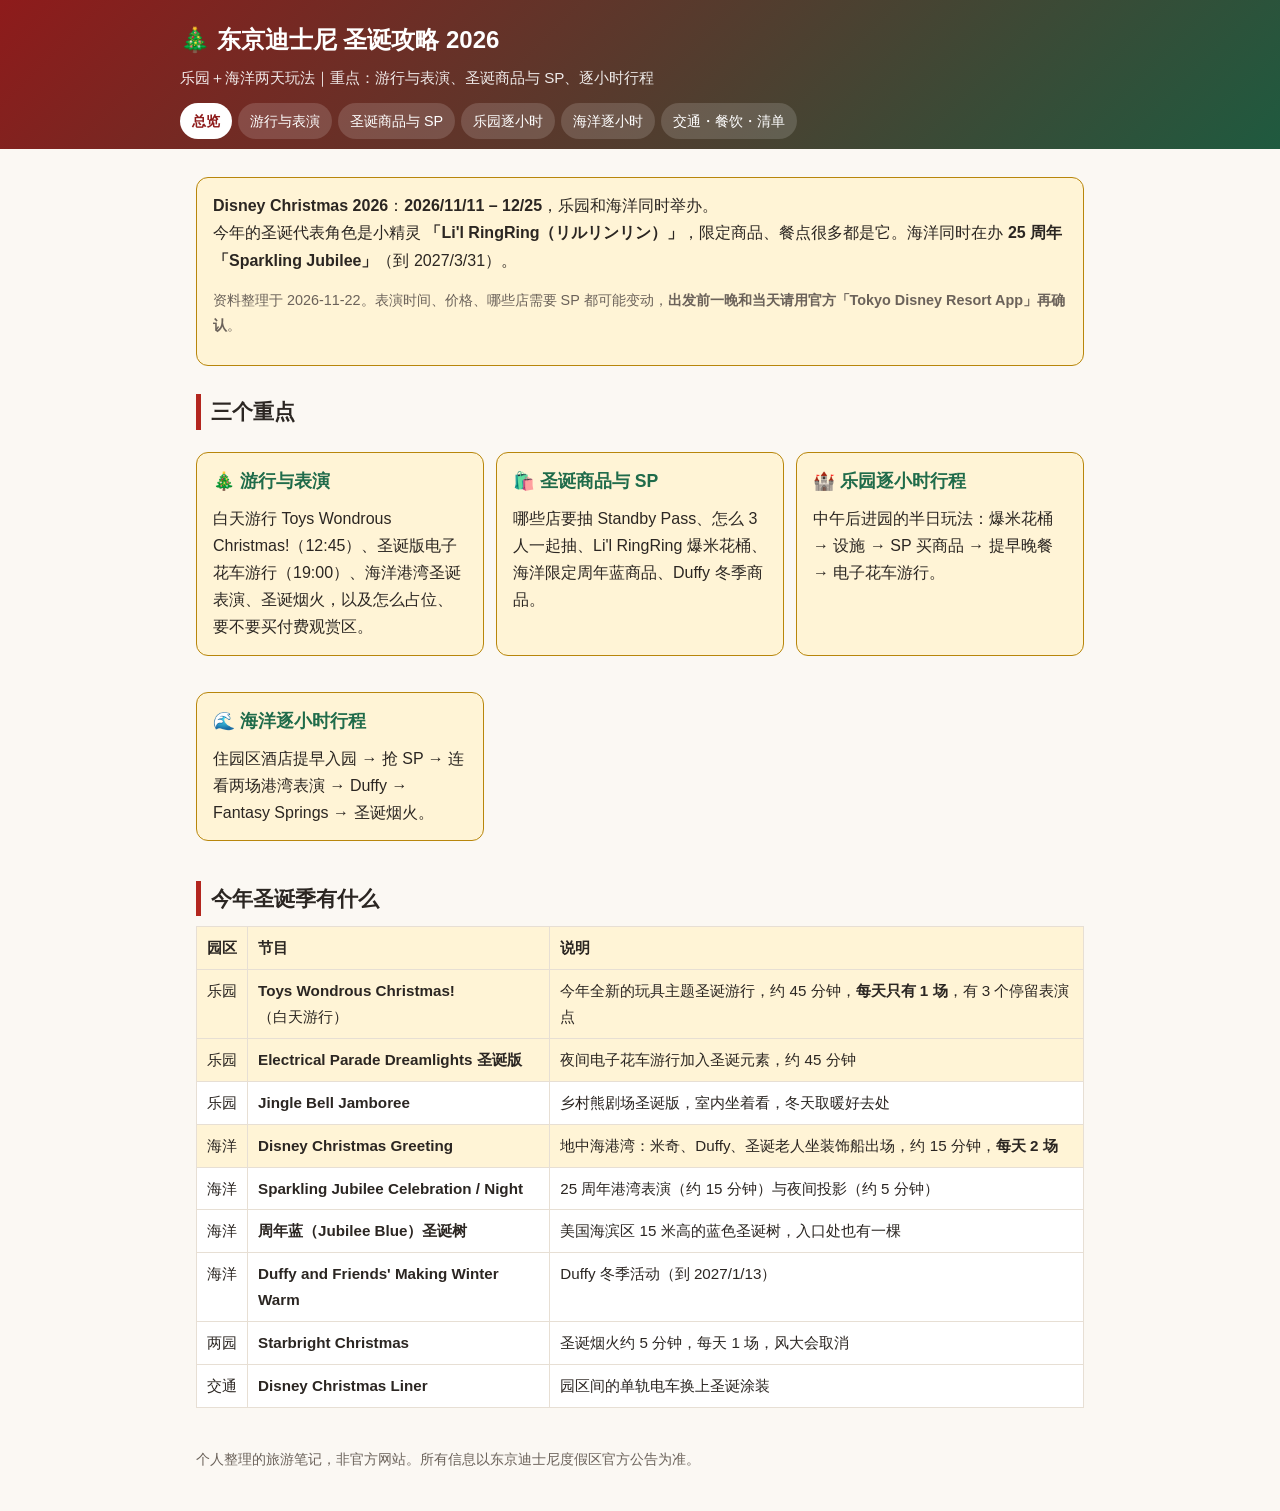
==== index.html @ 8382c522 "Tokyo Disney Christmas 2026 guide website Co-Authored-By: Claude Opus 5.5 <noreply@anthropic.com>" ====
<!doctype html>
<html lang="zh-Hans">
<head>
<meta charset="utf-8">
<meta name="viewport" content="width=device-width, initial-scale=1">
<title>东京迪士尼圣诞攻略 2026</title>
<link rel="stylesheet" href="style.css">
</head>
<body>
<header class="site"><div class="inner">
  <h1>🎄 东京迪士尼 圣诞攻略 2026</h1>
  <p>乐园＋海洋两天玩法｜重点：游行与表演、圣诞商品与 SP、逐小时行程</p>
  <nav>
    <a href="index.html" class="on">总览</a>
    <a href="shows.html">游行与表演</a>
    <a href="goods.html">圣诞商品与 SP</a>
    <a href="day1.html">乐园逐小时</a>
    <a href="day2.html">海洋逐小时</a>
    <a href="tips.html">交通・餐饮・清单</a>
  </nav>
</div></header>
<main>

<div class="card key">
  <strong>Disney Christmas 2026</strong>：<strong>2026/11/11 – 12/25</strong>，乐园和海洋同时举办。<br>
  今年的圣诞代表角色是小精灵 <strong>「Li'l RingRing（リルリンリン）」</strong>，限定商品、餐点很多都是它。海洋同时在办 <strong>25 周年「Sparkling Jubilee」</strong>（到 2027/3/31）。
  <p class="note">资料整理于 2026-11-22。表演时间、价格、哪些店需要 SP 都可能变动，<strong>出发前一晚和当天请用官方「Tokyo Disney Resort App」再确认</strong>。</p>
</div>

<h2>三个重点</h2>
<div class="grid">
  <a class="card key" href="shows.html">
    <h3>🎄 游行与表演</h3>
    白天游行 Toys Wondrous Christmas!（12:45）、圣诞版电子花车游行（19:00）、海洋港湾圣诞表演、圣诞烟火，以及怎么占位、要不要买付费观赏区。
  </a>
  <a class="card key" href="goods.html">
    <h3>🛍️ 圣诞商品与 SP</h3>
    哪些店要抽 Standby Pass、怎么 3 人一起抽、Li'l RingRing 爆米花桶、海洋限定周年蓝商品、Duffy 冬季商品。
  </a>
  <a class="card key" href="day1.html">
    <h3>🏰 乐园逐小时行程</h3>
    中午后进园的半日玩法：爆米花桶 → 设施 → SP 买商品 → 提早晚餐 → 电子花车游行。
  </a>
  <a class="card key" href="day2.html">
    <h3>🌊 海洋逐小时行程</h3>
    住园区酒店提早入园 → 抢 SP → 连看两场港湾表演 → Duffy → Fantasy Springs → 圣诞烟火。
  </a>
</div>

<h2>今年圣诞季有什么</h2>
<div class="tbl"><table>
<tr><th>园区</th><th>节目</th><th>说明</th></tr>
<tr class="must"><td>乐园</td><td><strong>Toys Wondrous Christmas!</strong><br>（白天游行）</td><td>今年全新的玩具主题圣诞游行，约 45 分钟，<strong>每天只有 1 场</strong>，有 3 个停留表演点</td></tr>
<tr class="must"><td>乐园</td><td><strong>Electrical Parade Dreamlights 圣诞版</strong></td><td>夜间电子花车游行加入圣诞元素，约 45 分钟</td></tr>
<tr><td>乐园</td><td><strong>Jingle Bell Jamboree</strong></td><td>乡村熊剧场圣诞版，室内坐着看，冬天取暖好去处</td></tr>
<tr class="must"><td>海洋</td><td><strong>Disney Christmas Greeting</strong></td><td>地中海港湾：米奇、Duffy、圣诞老人坐装饰船出场，约 15 分钟，<strong>每天 2 场</strong></td></tr>
<tr><td>海洋</td><td><strong>Sparkling Jubilee Celebration / Night</strong></td><td>25 周年港湾表演（约 15 分钟）与夜间投影（约 5 分钟）</td></tr>
<tr><td>海洋</td><td><strong>周年蓝（Jubilee Blue）圣诞树</strong></td><td>美国海滨区 15 米高的蓝色圣诞树，入口处也有一棵</td></tr>
<tr><td>海洋</td><td><strong>Duffy and Friends' Making Winter Warm</strong></td><td>Duffy 冬季活动（到 2027/1/13）</td></tr>
<tr><td>两园</td><td><strong>Starbright Christmas</strong></td><td>圣诞烟火约 5 分钟，每天 1 场，风大会取消</td></tr>
<tr><td>交通</td><td><strong>Disney Christmas Liner</strong></td><td>园区间的单轨电车换上圣诞涂装</td></tr>
</table></div>

</main>
<footer>个人整理的旅游笔记，非官方网站。所有信息以东京迪士尼度假区官方公告为准。</footer>
</body>
</html>
---- style.css ----
:root {
  --bg: #fbf8f3;
  --card: #ffffff;
  --text: #2b2622;
  --muted: #6b625a;
  --line: #e7dfd4;
  --red: #b3261e;
  --green: #1f6b4a;
  --gold: #b8860b;
  --blue: #2a5aa8;
  --hl: #fff4d6;
}
@media (prefers-color-scheme: dark) {
  :root {
    --bg: #17181b;
    --card: #212327;
    --text: #ece8e2;
    --muted: #a8a19a;
    --line: #34363b;
    --red: #ff8a80;
    --green: #7fd1a8;
    --gold: #e6c063;
    --blue: #8fb4ff;
    --hl: #3a3220;
  }
}
* { box-sizing: border-box; }
body {
  margin: 0;
  background: var(--bg);
  color: var(--text);
  font-family: -apple-system, BlinkMacSystemFont, "PingFang SC", "PingFang TC", "Hiragino Sans GB", "Microsoft YaHei", sans-serif;
  line-height: 1.7;
  font-size: 16px;
}
header.site {
  background: linear-gradient(135deg, #8e1b1b, #1f5a3f);
  color: #fff;
  padding: 20px 16px 0;
}
header.site .inner, main, footer { max-width: 920px; margin: 0 auto; }
header.site h1 { margin: 0 0 4px; font-size: 1.5rem; }
header.site p { margin: 0 0 12px; opacity: .9; font-size: .95rem; }
nav { display: flex; gap: 6px; overflow-x: auto; padding-bottom: 10px; }
nav a {
  color: #fff; text-decoration: none; white-space: nowrap;
  padding: 6px 12px; border-radius: 999px; background: rgba(255,255,255,.15); font-size: .9rem;
}
nav a.on { background: #fff; color: #8e1b1b; font-weight: 600; }
main { padding: 16px; }
h2 { font-size: 1.3rem; margin: 28px 0 10px; border-left: 5px solid var(--red); padding-left: 10px; }
h3 { font-size: 1.1rem; margin: 22px 0 8px; color: var(--green); }
a { color: var(--blue); }
.card { background: var(--card); border: 1px solid var(--line); border-radius: 12px; padding: 14px 16px; margin: 12px 0; }
.key { background: var(--hl); border-color: var(--gold); }
.star::before { content: "★ 重点 "; color: var(--gold); font-weight: 700; font-size: .85rem; }
.note { color: var(--muted); font-size: .9rem; }
.grid { display: grid; grid-template-columns: repeat(auto-fit, minmax(240px, 1fr)); gap: 12px; }
.grid a.card { display: block; text-decoration: none; color: var(--text); }
.grid a.card h3 { margin-top: 0; }
.tbl { overflow-x: auto; }
table { border-collapse: collapse; width: 100%; background: var(--card); font-size: .95rem; }
th, td { border: 1px solid var(--line); padding: 8px 10px; vertical-align: top; text-align: left; }
th { background: var(--hl); white-space: nowrap; }
td.t { white-space: nowrap; font-weight: 600; }
tr.lock td { background: rgba(31,107,74,.08); }
tr.must td { background: var(--hl); }
.tag { display: inline-block; font-size: .78rem; padding: 1px 8px; border-radius: 999px; margin-right: 4px; color: #fff; }
.tag.p { background: var(--red); }
.tag.g { background: var(--green); }
.tag.s { background: var(--gold); }
ul, ol { padding-left: 1.3em; }
footer { padding: 24px 16px 40px; color: var(--muted); font-size: .85rem; }
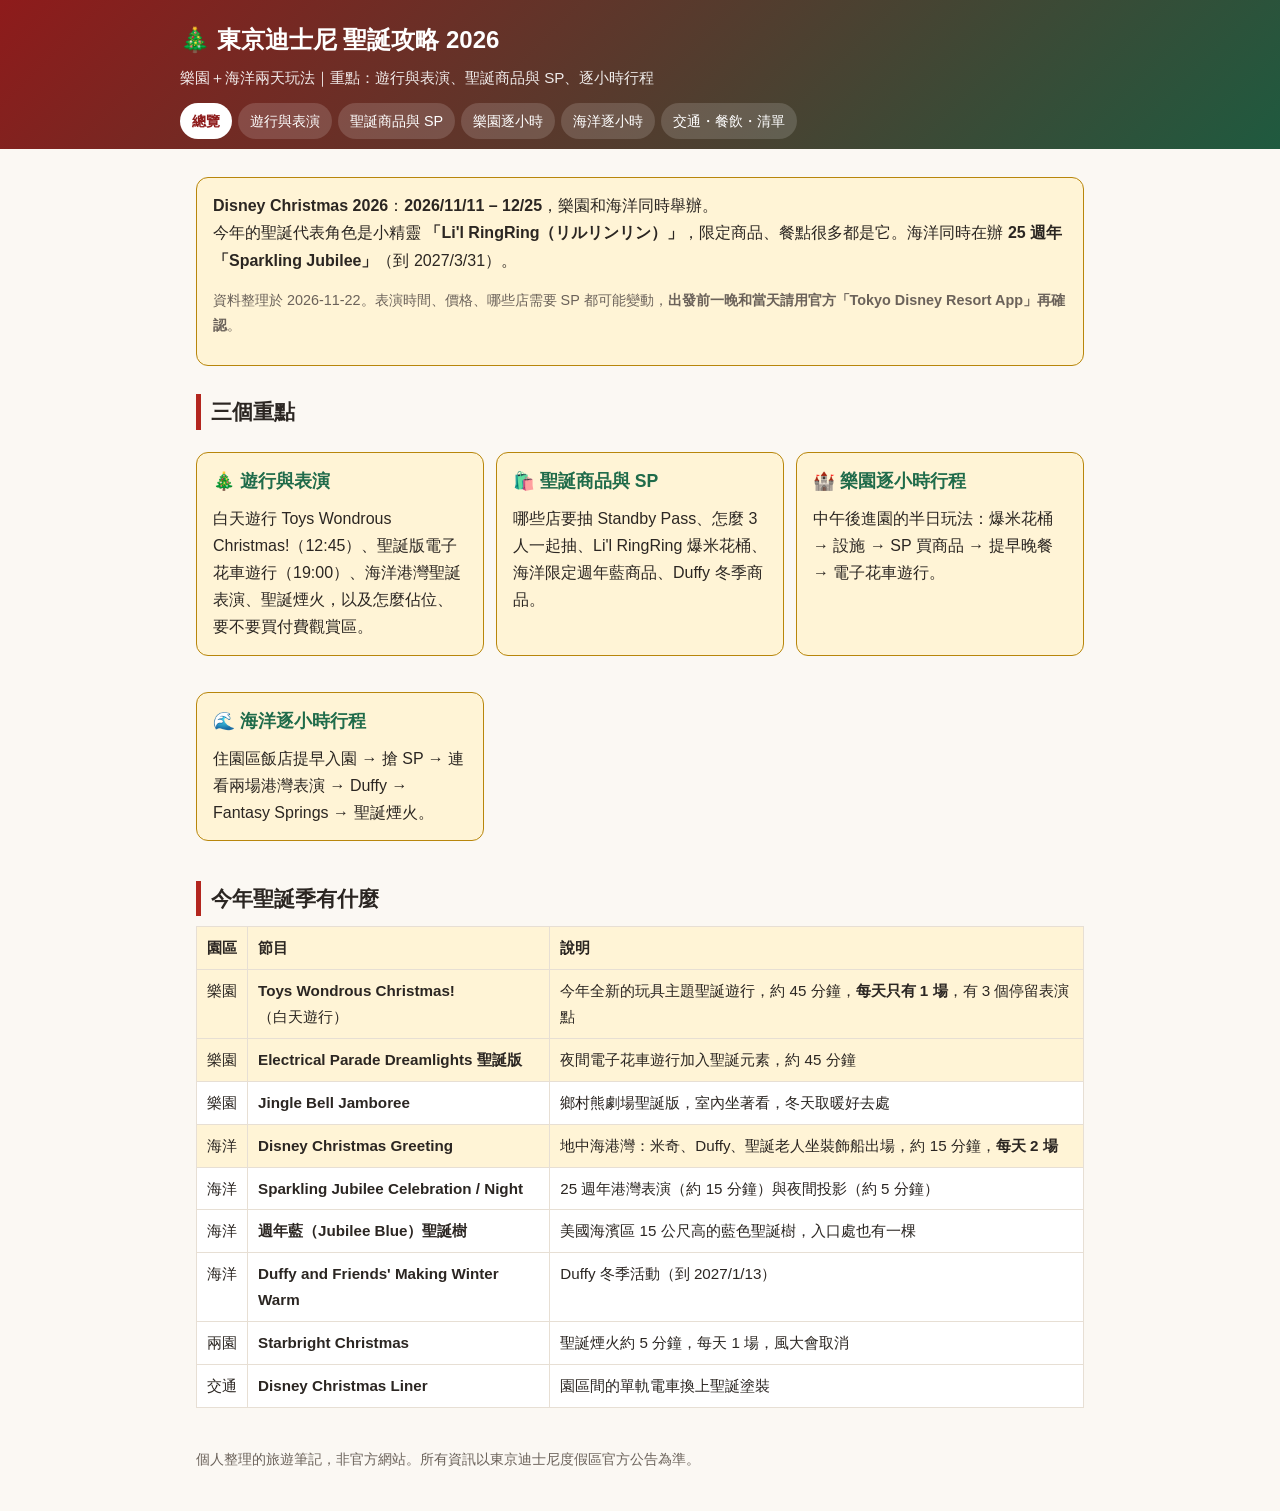
==== commit cefb9cd9: "Switch site to Traditional Chinese (Taiwan) Co-Authored-By: Claude Opus 5.5 <noreply@anthropic.com>" ====
--- a/index.html
+++ b/index.html
@@ -1,67 +1,67 @@
 <!doctype html>
-<html lang="zh-Hans">
+<html lang="zh-Hant-TW">
 <head>
 <meta charset="utf-8">
 <meta name="viewport" content="width=device-width, initial-scale=1">
-<title>东京迪士尼圣诞攻略 2026</title>
+<title>東京迪士尼聖誕攻略 2026</title>
 <link rel="stylesheet" href="style.css">
 </head>
 <body>
 <header class="site"><div class="inner">
-  <h1>🎄 东京迪士尼 圣诞攻略 2026</h1>
-  <p>乐园＋海洋两天玩法｜重点：游行与表演、圣诞商品与 SP、逐小时行程</p>
+  <h1>🎄 東京迪士尼 聖誕攻略 2026</h1>
+  <p>樂園＋海洋兩天玩法｜重點：遊行與表演、聖誕商品與 SP、逐小時行程</p>
   <nav>
-    <a href="index.html" class="on">总览</a>
-    <a href="shows.html">游行与表演</a>
-    <a href="goods.html">圣诞商品与 SP</a>
-    <a href="day1.html">乐园逐小时</a>
-    <a href="day2.html">海洋逐小时</a>
-    <a href="tips.html">交通・餐饮・清单</a>
+    <a href="index.html" class="on">總覽</a>
+    <a href="shows.html">遊行與表演</a>
+    <a href="goods.html">聖誕商品與 SP</a>
+    <a href="day1.html">樂園逐小時</a>
+    <a href="day2.html">海洋逐小時</a>
+    <a href="tips.html">交通・餐飲・清單</a>
   </nav>
 </div></header>
 <main>
 
 <div class="card key">
-  <strong>Disney Christmas 2026</strong>：<strong>2026/11/11 – 12/25</strong>，乐园和海洋同时举办。<br>
-  今年的圣诞代表角色是小精灵 <strong>「Li'l RingRing（リルリンリン）」</strong>，限定商品、餐点很多都是它。海洋同时在办 <strong>25 周年「Sparkling Jubilee」</strong>（到 2027/3/31）。
-  <p class="note">资料整理于 2026-11-22。表演时间、价格、哪些店需要 SP 都可能变动，<strong>出发前一晚和当天请用官方「Tokyo Disney Resort App」再确认</strong>。</p>
+  <strong>Disney Christmas 2026</strong>：<strong>2026/11/11 – 12/25</strong>，樂園和海洋同時舉辦。<br>
+  今年的聖誕代表角色是小精靈 <strong>「Li'l RingRing（リルリンリン）」</strong>，限定商品、餐點很多都是它。海洋同時在辦 <strong>25 週年「Sparkling Jubilee」</strong>（到 2027/3/31）。
+  <p class="note">資料整理於 2026-11-22。表演時間、價格、哪些店需要 SP 都可能變動，<strong>出發前一晚和當天請用官方「Tokyo Disney Resort App」再確認</strong>。</p>
 </div>
 
-<h2>三个重点</h2>
+<h2>三個重點</h2>
 <div class="grid">
   <a class="card key" href="shows.html">
-    <h3>🎄 游行与表演</h3>
-    白天游行 Toys Wondrous Christmas!（12:45）、圣诞版电子花车游行（19:00）、海洋港湾圣诞表演、圣诞烟火，以及怎么占位、要不要买付费观赏区。
+    <h3>🎄 遊行與表演</h3>
+    白天遊行 Toys Wondrous Christmas!（12:45）、聖誕版電子花車遊行（19:00）、海洋港灣聖誕表演、聖誕煙火，以及怎麼佔位、要不要買付費觀賞區。
   </a>
   <a class="card key" href="goods.html">
-    <h3>🛍️ 圣诞商品与 SP</h3>
-    哪些店要抽 Standby Pass、怎么 3 人一起抽、Li'l RingRing 爆米花桶、海洋限定周年蓝商品、Duffy 冬季商品。
+    <h3>🛍️ 聖誕商品與 SP</h3>
+    哪些店要抽 Standby Pass、怎麼 3 人一起抽、Li'l RingRing 爆米花桶、海洋限定週年藍商品、Duffy 冬季商品。
   </a>
   <a class="card key" href="day1.html">
-    <h3>🏰 乐园逐小时行程</h3>
-    中午后进园的半日玩法：爆米花桶 → 设施 → SP 买商品 → 提早晚餐 → 电子花车游行。
+    <h3>🏰 樂園逐小時行程</h3>
+    中午後進園的半日玩法：爆米花桶 → 設施 → SP 買商品 → 提早晚餐 → 電子花車遊行。
   </a>
   <a class="card key" href="day2.html">
-    <h3>🌊 海洋逐小时行程</h3>
-    住园区酒店提早入园 → 抢 SP → 连看两场港湾表演 → Duffy → Fantasy Springs → 圣诞烟火。
+    <h3>🌊 海洋逐小時行程</h3>
+    住園區飯店提早入園 → 搶 SP → 連看兩場港灣表演 → Duffy → Fantasy Springs → 聖誕煙火。
   </a>
 </div>
 
-<h2>今年圣诞季有什么</h2>
+<h2>今年聖誕季有什麼</h2>
 <div class="tbl"><table>
-<tr><th>园区</th><th>节目</th><th>说明</th></tr>
-<tr class="must"><td>乐园</td><td><strong>Toys Wondrous Christmas!</strong><br>（白天游行）</td><td>今年全新的玩具主题圣诞游行，约 45 分钟，<strong>每天只有 1 场</strong>，有 3 个停留表演点</td></tr>
-<tr class="must"><td>乐园</td><td><strong>Electrical Parade Dreamlights 圣诞版</strong></td><td>夜间电子花车游行加入圣诞元素，约 45 分钟</td></tr>
-<tr><td>乐园</td><td><strong>Jingle Bell Jamboree</strong></td><td>乡村熊剧场圣诞版，室内坐着看，冬天取暖好去处</td></tr>
-<tr class="must"><td>海洋</td><td><strong>Disney Christmas Greeting</strong></td><td>地中海港湾：米奇、Duffy、圣诞老人坐装饰船出场，约 15 分钟，<strong>每天 2 场</strong></td></tr>
-<tr><td>海洋</td><td><strong>Sparkling Jubilee Celebration / Night</strong></td><td>25 周年港湾表演（约 15 分钟）与夜间投影（约 5 分钟）</td></tr>
-<tr><td>海洋</td><td><strong>周年蓝（Jubilee Blue）圣诞树</strong></td><td>美国海滨区 15 米高的蓝色圣诞树，入口处也有一棵</td></tr>
-<tr><td>海洋</td><td><strong>Duffy and Friends' Making Winter Warm</strong></td><td>Duffy 冬季活动（到 2027/1/13）</td></tr>
-<tr><td>两园</td><td><strong>Starbright Christmas</strong></td><td>圣诞烟火约 5 分钟，每天 1 场，风大会取消</td></tr>
-<tr><td>交通</td><td><strong>Disney Christmas Liner</strong></td><td>园区间的单轨电车换上圣诞涂装</td></tr>
+<tr><th>園區</th><th>節目</th><th>說明</th></tr>
+<tr class="must"><td>樂園</td><td><strong>Toys Wondrous Christmas!</strong><br>（白天遊行）</td><td>今年全新的玩具主題聖誕遊行，約 45 分鐘，<strong>每天只有 1 場</strong>，有 3 個停留表演點</td></tr>
+<tr class="must"><td>樂園</td><td><strong>Electrical Parade Dreamlights 聖誕版</strong></td><td>夜間電子花車遊行加入聖誕元素，約 45 分鐘</td></tr>
+<tr><td>樂園</td><td><strong>Jingle Bell Jamboree</strong></td><td>鄉村熊劇場聖誕版，室內坐著看，冬天取暖好去處</td></tr>
+<tr class="must"><td>海洋</td><td><strong>Disney Christmas Greeting</strong></td><td>地中海港灣：米奇、Duffy、聖誕老人坐裝飾船出場，約 15 分鐘，<strong>每天 2 場</strong></td></tr>
+<tr><td>海洋</td><td><strong>Sparkling Jubilee Celebration / Night</strong></td><td>25 週年港灣表演（約 15 分鐘）與夜間投影（約 5 分鐘）</td></tr>
+<tr><td>海洋</td><td><strong>週年藍（Jubilee Blue）聖誕樹</strong></td><td>美國海濱區 15 公尺高的藍色聖誕樹，入口處也有一棵</td></tr>
+<tr><td>海洋</td><td><strong>Duffy and Friends' Making Winter Warm</strong></td><td>Duffy 冬季活動（到 2027/1/13）</td></tr>
+<tr><td>兩園</td><td><strong>Starbright Christmas</strong></td><td>聖誕煙火約 5 分鐘，每天 1 場，風大會取消</td></tr>
+<tr><td>交通</td><td><strong>Disney Christmas Liner</strong></td><td>園區間的單軌電車換上聖誕塗裝</td></tr>
 </table></div>
 
 </main>
-<footer>个人整理的旅游笔记，非官方网站。所有信息以东京迪士尼度假区官方公告为准。</footer>
+<footer>個人整理的旅遊筆記，非官方網站。所有資訊以東京迪士尼度假區官方公告為準。</footer>
 </body>
 </html>
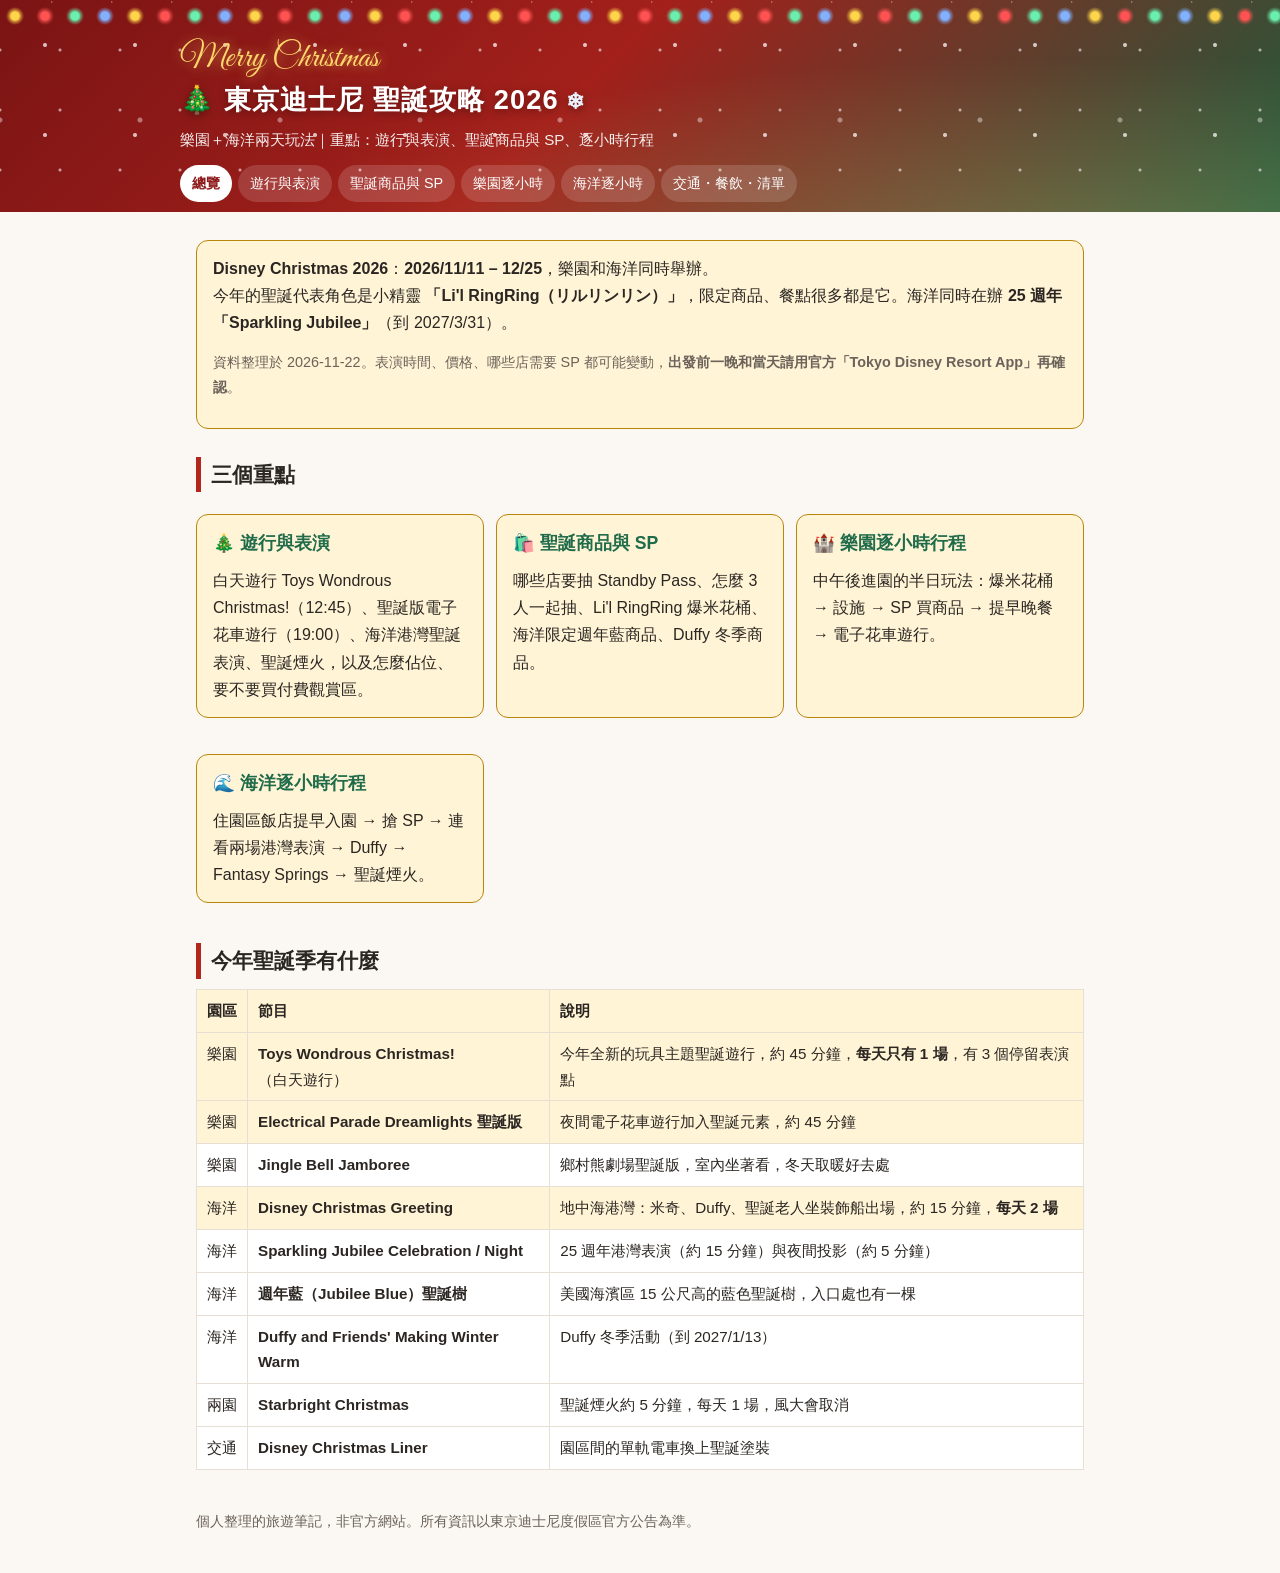
==== commit 25c6dbc6: "Festive header: lights, snow, Merry Christmas script Co-Authored-By: Claude Opus 5.5 <noreply@anthro" ====
--- a/index.html
+++ b/index.html
@@ -3,7 +3,7 @@
 <head>
 <meta charset="utf-8">
 <meta name="viewport" content="width=device-width, initial-scale=1">
-<title>東京迪士尼聖誕攻略 2026</title>
+<title>🎄 東京迪士尼聖誕攻略 2026</title>
 <link rel="stylesheet" href="style.css">
 </head>
 <body>
--- a/style.css
+++ b/style.css
@@ -1,3 +1,4 @@
+@import url("https://fonts.googleapis.com/css2?family=Great+Vibes&display=swap");
 :root {
   --bg: #fbf8f3;
   --card: #ffffff;
@@ -34,13 +35,68 @@
   font-size: 16px;
 }
 header.site {
-  background: linear-gradient(135deg, #8e1b1b, #1f5a3f);
+  position: relative;
+  overflow: hidden;
+  background:
+    radial-gradient(ellipse at 85% 120%, rgba(255,215,120,.25), transparent 55%),
+    linear-gradient(135deg, #7a1414 0%, #a3201b 45%, #1d5a3c 100%);
   color: #fff;
-  padding: 20px 16px 0;
+  padding: 40px 16px 0;
 }
+/* 聖誕燈串 */
+header.site::before {
+  content: "";
+  position: absolute; left: 0; right: 0; top: 0; height: 26px;
+  background:
+    radial-gradient(circle at 15px 16px, #ffd54a 4px, rgba(255,213,74,.5) 6px, transparent 9px) 0 0 / 120px 26px repeat-x,
+    radial-gradient(circle at 45px 16px, #ff5252 4px, rgba(255,82,82,.5) 6px, transparent 9px) 0 0 / 120px 26px repeat-x,
+    radial-gradient(circle at 75px 16px, #69f0ae 4px, rgba(105,240,174,.5) 6px, transparent 9px) 0 0 / 120px 26px repeat-x,
+    radial-gradient(circle at 105px 16px, #82b1ff 4px, rgba(130,177,255,.5) 6px, transparent 9px) 0 0 / 120px 26px repeat-x,
+    radial-gradient(ellipse 70px 10px at 60px 2px, transparent 8px, rgba(255,255,255,.35) 9px, transparent 10px) 0 0 / 60px 26px repeat-x;
+  animation: twinkle 1.6s ease-in-out infinite alternate;
+  pointer-events: none;
+}
+/* 飄雪 */
+header.site::after {
+  content: "";
+  position: absolute; inset: 0;
+  background-image:
+    radial-gradient(circle, rgba(255,255,255,.9) 1.5px, transparent 2.5px),
+    radial-gradient(circle, rgba(255,255,255,.7) 1px, transparent 2px),
+    radial-gradient(circle, rgba(255,255,255,.5) 2px, transparent 3px);
+  background-size: 90px 90px, 60px 60px, 140px 140px;
+  background-position: 0 0, 30px 20px, 70px 50px;
+  animation: snow 14s linear infinite;
+  pointer-events: none;
+  opacity: .8;
+}
+@keyframes twinkle { from { opacity: .55; } to { opacity: 1; } }
+@keyframes snow {
+  from { background-position: 0 0, 30px 20px, 70px 50px; }
+  to { background-position: 0 90px, 30px 80px, 70px 190px; }
+}
+@media (prefers-reduced-motion: reduce) {
+  header.site::before, header.site::after { animation: none; }
+}
+header.site .inner { position: relative; z-index: 1; }
 header.site .inner, main, footer { max-width: 920px; margin: 0 auto; }
-header.site h1 { margin: 0 0 4px; font-size: 1.5rem; }
-header.site p { margin: 0 0 12px; opacity: .9; font-size: .95rem; }
+header.site h1 {
+  margin: 0 0 4px; font-size: 1.7rem; letter-spacing: .04em;
+  text-shadow: 0 2px 8px rgba(0,0,0,.35);
+}
+header.site h1::before {
+  content: "Merry Christmas";
+  display: block;
+  font-family: "Great Vibes", "Snell Roundhand", cursive;
+  font-weight: 400;
+  font-size: 2.1rem;
+  line-height: 1.1;
+  color: #ffd76a;
+  letter-spacing: 0;
+  text-shadow: 0 0 12px rgba(255,215,106,.55);
+}
+header.site h1::after { content: " ❄"; color: #e8f4ff; font-size: .8em; }
+header.site p { margin: 0 0 12px; opacity: .92; font-size: .95rem; }
 nav { display: flex; gap: 6px; overflow-x: auto; padding-bottom: 10px; }
 nav a {
   color: #fff; text-decoration: none; white-space: nowrap;
